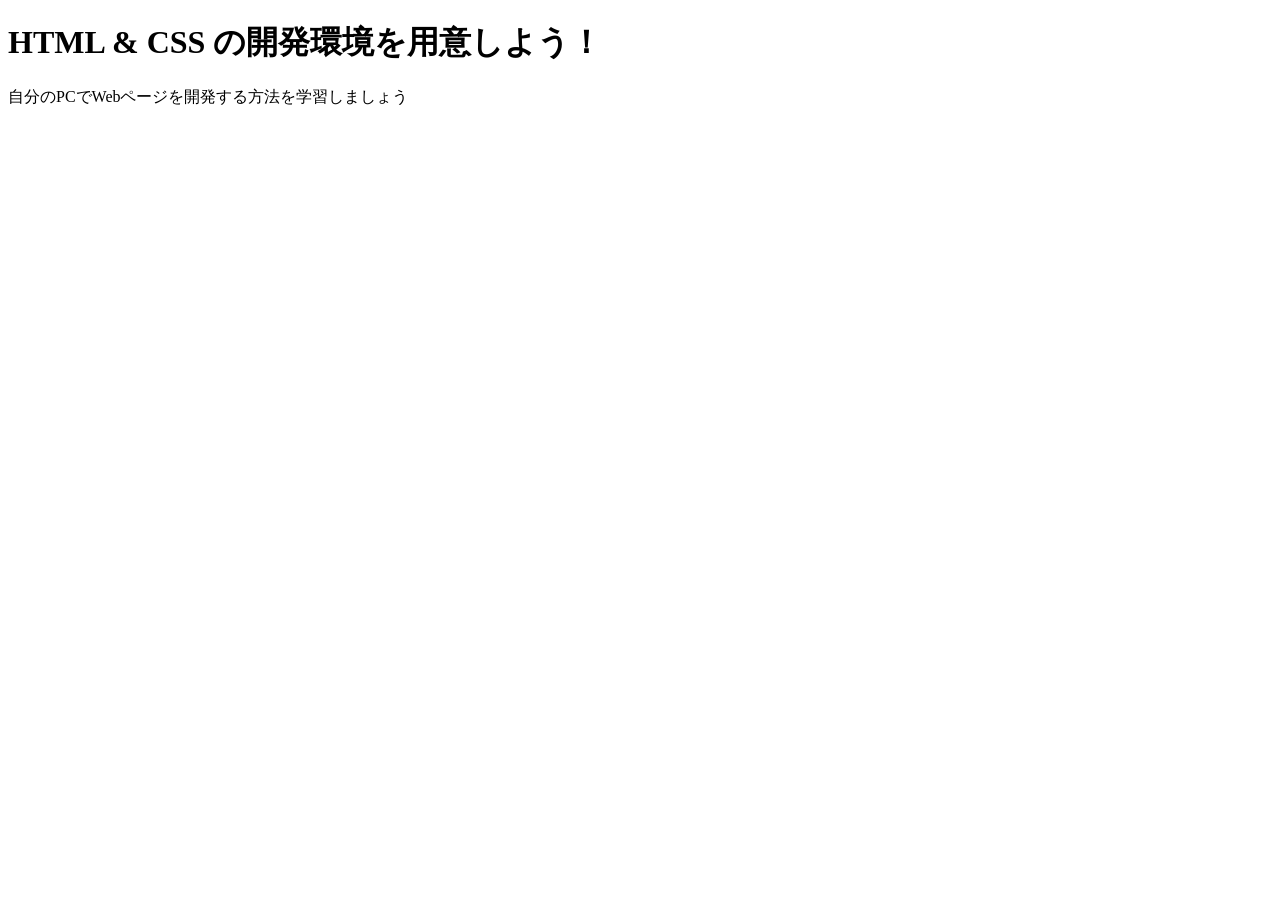
==== index.html @ 9a098bc3 "Create index.html" ====
<!DOCTYPE html>
<html>
  <head>
    <meta charset="utf-8">
    <link rel="stylesheet" href="stylesheet.css">
    <title>Progate</title>
  </head>
  <body>
    <h1 class="title">HTML & CSS の開発環境を用意しよう！</h1>
    <p>自分のPCでWebページを開発する方法を学習しましょう</p>
  </body>
</html>
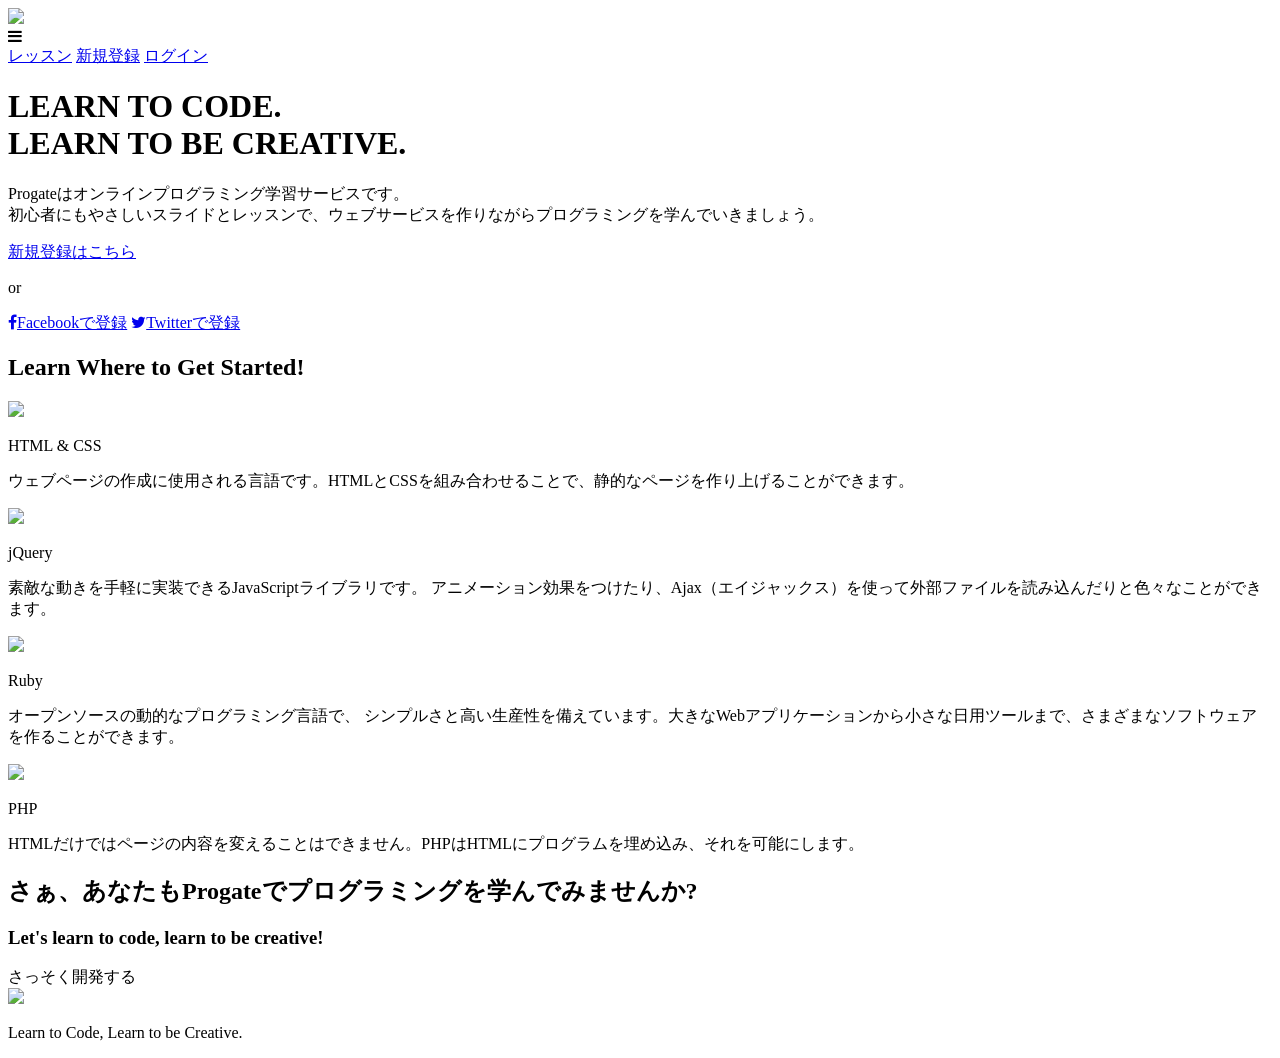
==== commit 383ad698: "Update index.html" ====
--- a/index.html
+++ b/index.html
@@ -1,12 +1,90 @@
 <!DOCTYPE html>
 <html>
-  <head>
-    <meta charset="utf-8">
-    <link rel="stylesheet" href="stylesheet.css">
-    <title>Progate</title>
-  </head>
-  <body>
-    <h1 class="title">HTML & CSS の開発環境を用意しよう！</h1>
-    <p>自分のPCでWebページを開発する方法を学習しましょう</p>
-  </body>
+<head>
+  <meta charset="utf-8">
+  <meta name="viewport" content="width=device-width, initial-scale=1.0">
+  <title>Progate</title>
+  <link href="https://maxcdn.bootstrapcdn.com/font-awesome/4.7.0/css/font-awesome.min.css" rel="stylesheet" integrity="sha384-wvfXpqpZZVQGK6TAh5PVlGOfQNHSoD2xbE+QkPxCAFlNEevoEH3Sl0sibVcOQVnN" crossorigin="anonymous">
+  <link rel="stylesheet" type="text/css" href="stylesheet.css">
+</head>
+<body>
+  <header>
+    <div class="container">
+      <div class="header-left">
+        <img class="logo" src="https://prog-8.com/images/html/advanced/main_logo.png">
+      </div>
+      <span class="fa fa-bars menu-icon"></span>
+      <div class="header-right">
+        <a href="#">レッスン</a>
+        <a href="#">新規登録</a>
+        <a href="#" class="login">ログイン</a>
+      </div>
+    </div>
+  </header>
+  <div class="top-wrapper">
+    <div class="container">
+      <h1>LEARN TO CODE.<br>LEARN TO BE CREATIVE.</h1>
+      <p>Progateはオンラインプログラミング学習サービスです。<br>初心者にもやさしいスライドとレッスンで、ウェブサービスを作りながらプログラミングを学んでいきましょう。</p>
+      <div class="btn-wrapper">
+        <a href="#" class="btn signup">新規登録はこちら</a>
+        <p>or</p>
+        <a href="#" class="btn facebook"><span class="fa fa-facebook"></span>Facebookで登録</a>
+        <a href="#" class="btn twitter"><span class="fa fa-twitter"></span>Twitterで登録</a>
+      </div>
+    </div>
+  </div>
+  <div class="lesson-wrapper">
+    <div class="container">
+      <div class="heading">
+        <h2>Learn Where to Get Started!</h2>
+      </div>
+      <div class="lessons">
+        <div class="lesson">
+          <div class="lesson-icon">
+            <img src="https://prog-8.com/images/html/advanced/html.png">
+            <p>HTML & CSS</p>
+          </div>
+          <p class="text-contents">ウェブページの作成に使用される言語です。HTMLとCSSを組み合わせることで、静的なページを作り上げることができます。</p>
+        </div>
+        <div class="lesson">
+          <div class="lesson-icon">
+            <img src="https://prog-8.com/images/html/advanced/jQuery.png">
+            <p>jQuery</p>
+          </div>
+          <p class="text-contents">素敵な動きを手軽に実装できるJavaScriptライブラリです。 アニメーション効果をつけたり、Ajax（エイジャックス）を使って外部ファイルを読み込んだりと色々なことができます。</p>
+        </div>
+        <div class="lesson">
+          <div class="lesson-icon">
+            <img src="https://prog-8.com/images/html/advanced/ruby.png">
+            <p>Ruby</p>
+          </div>
+          <p class="text-contents">オープンソースの動的なプログラミング言語で、 シンプルさと高い生産性を備えています。大きなWebアプリケーションから小さな日用ツールまで、さまざまなソフトウェアを作ることができます。</p>
+        </div>
+        <div class="lesson">
+          <div class="lesson-icon">
+            <img src="https://prog-8.com/images/html/advanced/php.png">
+            <p>PHP</p>
+          </div>
+          <p class="text-contents">HTMLだけではページの内容を変えることはできません。PHPはHTMLにプログラムを埋め込み、それを可能にします。</p>
+        </div>
+      </div>
+      <div class="clear"></div>
+    </div>
+  </div>
+  <div class="message-wrapper">
+    <div class="container">
+      <div class="heading">
+        <h2>さぁ、あなたもProgateでプログラミングを学んでみませんか?</h2>
+        <h3>Let's learn to code, learn to be creative!</h3>
+      </div>
+      <span class="btn message">さっそく開発する</span>
+    </div>
+  </div>
+  <footer>
+    <div class="container">
+      <img src="https://prog-8.com/images/html/advanced/footer_logo.png">
+      <p>Learn to Code, Learn to be Creative.</p>
+    </div>
+  </footer>
+</body>
 </html>
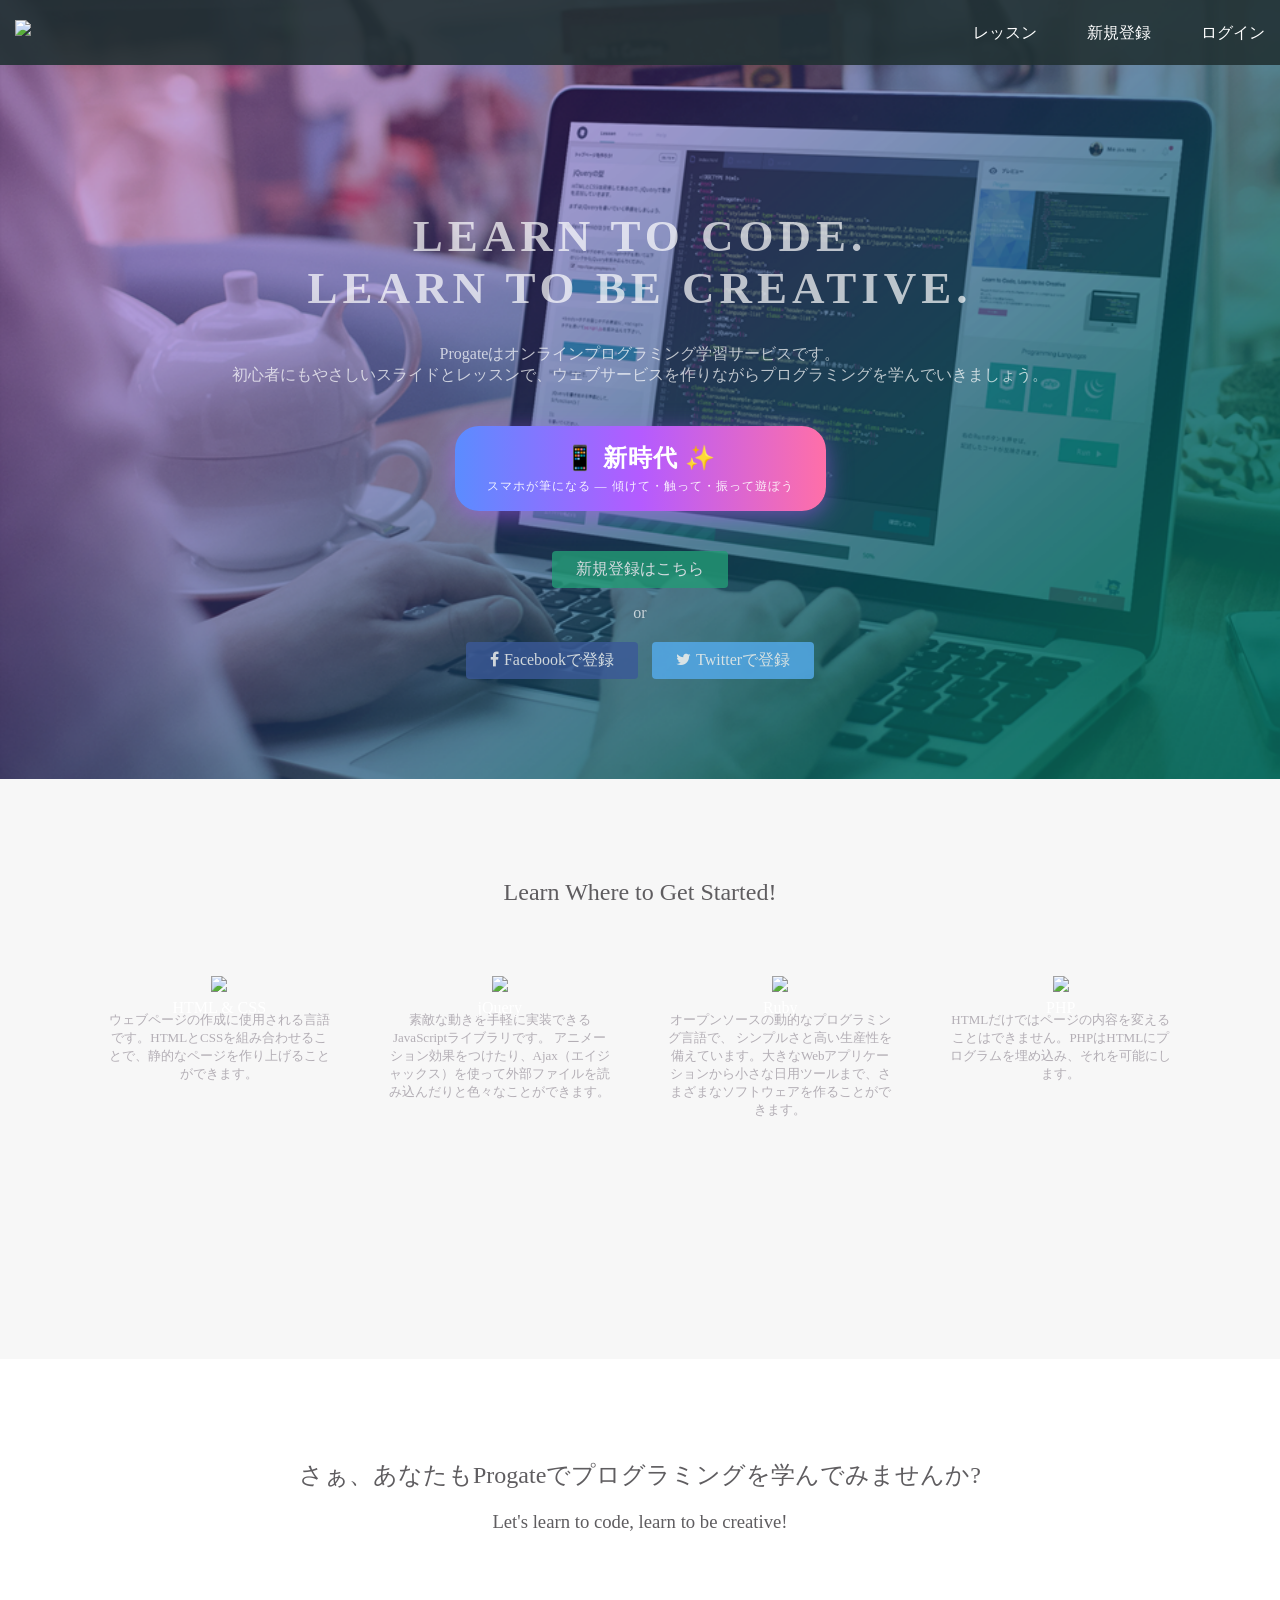
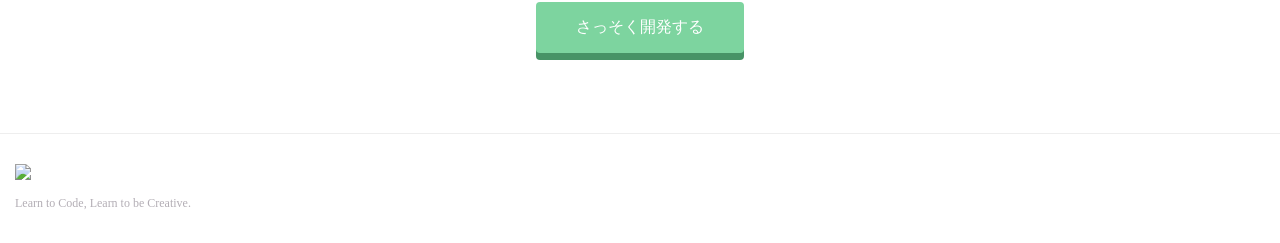
==== commit 4f4e2453: "Link to 新時代 from the top page Co-Authored-By: Claude Opus 5.5 <noreply@anthropic.com> Claude-Session" ====
--- a/index.html
+++ b/index.html
@@ -25,6 +25,7 @@
     <div class="container">
       <h1>LEARN TO CODE.<br>LEARN TO BE CREATIVE.</h1>
       <p>Progateはオンラインプログラミング学習サービスです。<br>初心者にもやさしいスライドとレッスンで、ウェブサービスを作りながらプログラミングを学んでいきましょう。</p>
+      <a href="shinjidai/" class="shinjidai-link">📱 新時代 ✨<span>スマホが筆になる ― 傾けて・触って・振って遊ぼう</span></a>
       <div class="btn-wrapper">
         <a href="#" class="btn signup">新規登録はこちら</a>
         <p>or</p>
--- a/stylesheet.css
+++ b/stylesheet.css
@@ -0,0 +1,298 @@
+* {
+  box-sizing: border-box;
+}
+
+body {
+  margin: 0;
+  font-family: "Hiragino Kaku Gothic ProN";
+}
+
+a {
+  text-decoration: none;
+}
+
+.container {
+  width: 100%;
+  padding: 0 15px;
+  margin: 0 auto;
+}
+
+.top-wrapper {
+  padding: 180px 0 100px 0;
+  background-image: url(top.png);
+  background-size: cover;
+  color: white;
+  text-align: center;
+}
+
+.top-wrapper h1 {
+  opacity: 0.7;
+  font-size: 45px;
+  letter-spacing: 5px;
+}
+
+.top-wrapper p {
+  opacity: 0.7;
+  font-size: 16px;
+  margin-bottom: 40px;
+}
+
+.btn-wrapper {
+  text-align: center;
+}
+
+.btn-wrapper p {
+  margin-bottom: 20px;
+}
+
+.signup {
+  background-color: #239b76;
+}
+
+.facebook {
+  background-color: #3b5998;
+  margin-right: 10px;
+}
+
+.twitter {
+  background-color: #55acee;
+}
+
+.btn {
+  padding: 8px 24px;
+  color: white;
+  display: inline-block;
+  opacity: 0.8;
+  border-radius: 4px;
+  text-align: center;
+}
+
+.btn:hover {
+  opacity: 1;
+}
+
+.fa {
+  margin-right: 5px;
+}
+
+header {
+  height: 65px;
+  width: 100%;
+  background-color: rgba(34,49,52,0.9);
+  position :fixed;
+  top: 0;
+  z-index: 10;
+}
+
+.logo {
+  width: 124px;
+  margin-top: 20px;
+}
+
+.header-left {
+  float: left;
+}
+
+.header-right {
+  float: right;
+  margin-right: -25px;
+}
+
+.header-right a {
+  line-height: 65px;
+  padding: 0 25px;
+  color: white;
+  display: block;
+  float: left;
+  transition: all 0.5s;
+}
+
+.header-right a:hover {
+  background-color: rgba(255,255,255,0.3);
+}
+
+.lesson-wrapper {
+  height: 580px;
+  padding-bottom: 80px;
+  padding-left: 5%;
+  padding-right: 5%;
+  background-color: #f7f7f7;
+  text-align: center;
+}
+
+.heading {
+  padding-top: 80px;
+  padding-bottom: 50px;
+  color: #5f5d60;
+}
+
+.heading h2 {
+  font-weight: normal;
+}
+
+.lesson {
+  float: left;
+  width: 25%;
+}
+
+.lesson-icon {
+  position: relative;
+}
+
+.lesson-icon p {
+  position: absolute;
+  top: 37%;
+  width: 100%;
+  color: white;
+}
+
+.text-contents {
+  width: 80%;
+  display: inline-block;
+  margin-top: 15px;
+  font-size: 13px;
+  color: #b3aeb5;
+}
+
+.heading h3 {
+  font-weight: normal;
+}
+
+.message-wrapper {
+  border-bottom: 1px solid #eee;
+  padding-bottom: 80px;
+  text-align: center;
+}
+
+.message {
+  padding: 15px 40px;
+  background-color: #5dca88;
+  cursor: pointer;
+  box-shadow: 0px 7px #1a7940;
+}
+
+.message:active {
+  position: relative;
+  top: 7px;
+  box-shadow: none;
+}
+
+footer img {
+  width: 125px;
+}
+
+footer p {
+  color: #b3aeb5;
+  font-size: 12px;
+}
+
+footer {
+  padding-top: 30px;
+  padding-bottom: 20px;
+}
+
+.menu-icon {
+  color: white;
+  float: right;
+  font-size: 25px;
+  padding: 21px 0;
+  display: none;
+}
+
+.clear {
+  clear: left;
+}
+
+@media all and (max-width: 1000px) {
+  .lesson {
+    width: 50%;
+    margin-bottom: 50px;
+  }
+
+  .lesson-wrapper {
+    height: 990px;
+  }
+
+  footer {
+    text-align: center;
+  }
+}
+
+@media all and (max-width: 750px) {
+  .top-wrapper h1 {
+    font-size: 32px;
+  }
+
+  .heading h2 {
+    font-size: 20px;
+  }
+}
+
+@media all and (max-width: 670px) {
+  .header-right {
+    display: none;
+  }
+
+  .menu-icon {
+    display: block;
+  }
+
+  .top-wrapper .btn {
+    width: 100%;
+  }
+
+  .twitter {
+    margin-top: 10px;
+  }
+
+  .top-wrapper {
+    text-align: left;
+  }
+
+  .top-wrapper h1 {
+    font-size: 24px;
+  }
+
+  .top-wrapper p {
+    font-size: 14px;
+  }
+
+  .lesson {
+    width: 100%;
+  }
+
+  .lesson-wrapper {
+    height: 1700px;
+  }
+
+  .message-wrapper .btn {
+    width: 100%;
+  }
+}
+
+.shinjidai-link {
+  text-align: center;
+  display: inline-block;
+  margin: 0 15px 40px;
+  padding: 16px 32px;
+  border-radius: 24px;
+  background: linear-gradient(90deg, #5b8cff, #b45bff, #ff6fa8);
+  color: white;
+  font-size: 24px;
+  font-weight: bold;
+  letter-spacing: 1px;
+  box-shadow: 0 6px 24px rgba(180, 91, 255, 0.5);
+  transition: transform 0.2s;
+}
+
+.shinjidai-link:hover {
+  transform: scale(1.05);
+}
+
+.shinjidai-link span {
+  display: block;
+  margin-top: 4px;
+  font-size: 12px;
+  font-weight: normal;
+  opacity: 0.9;
+}
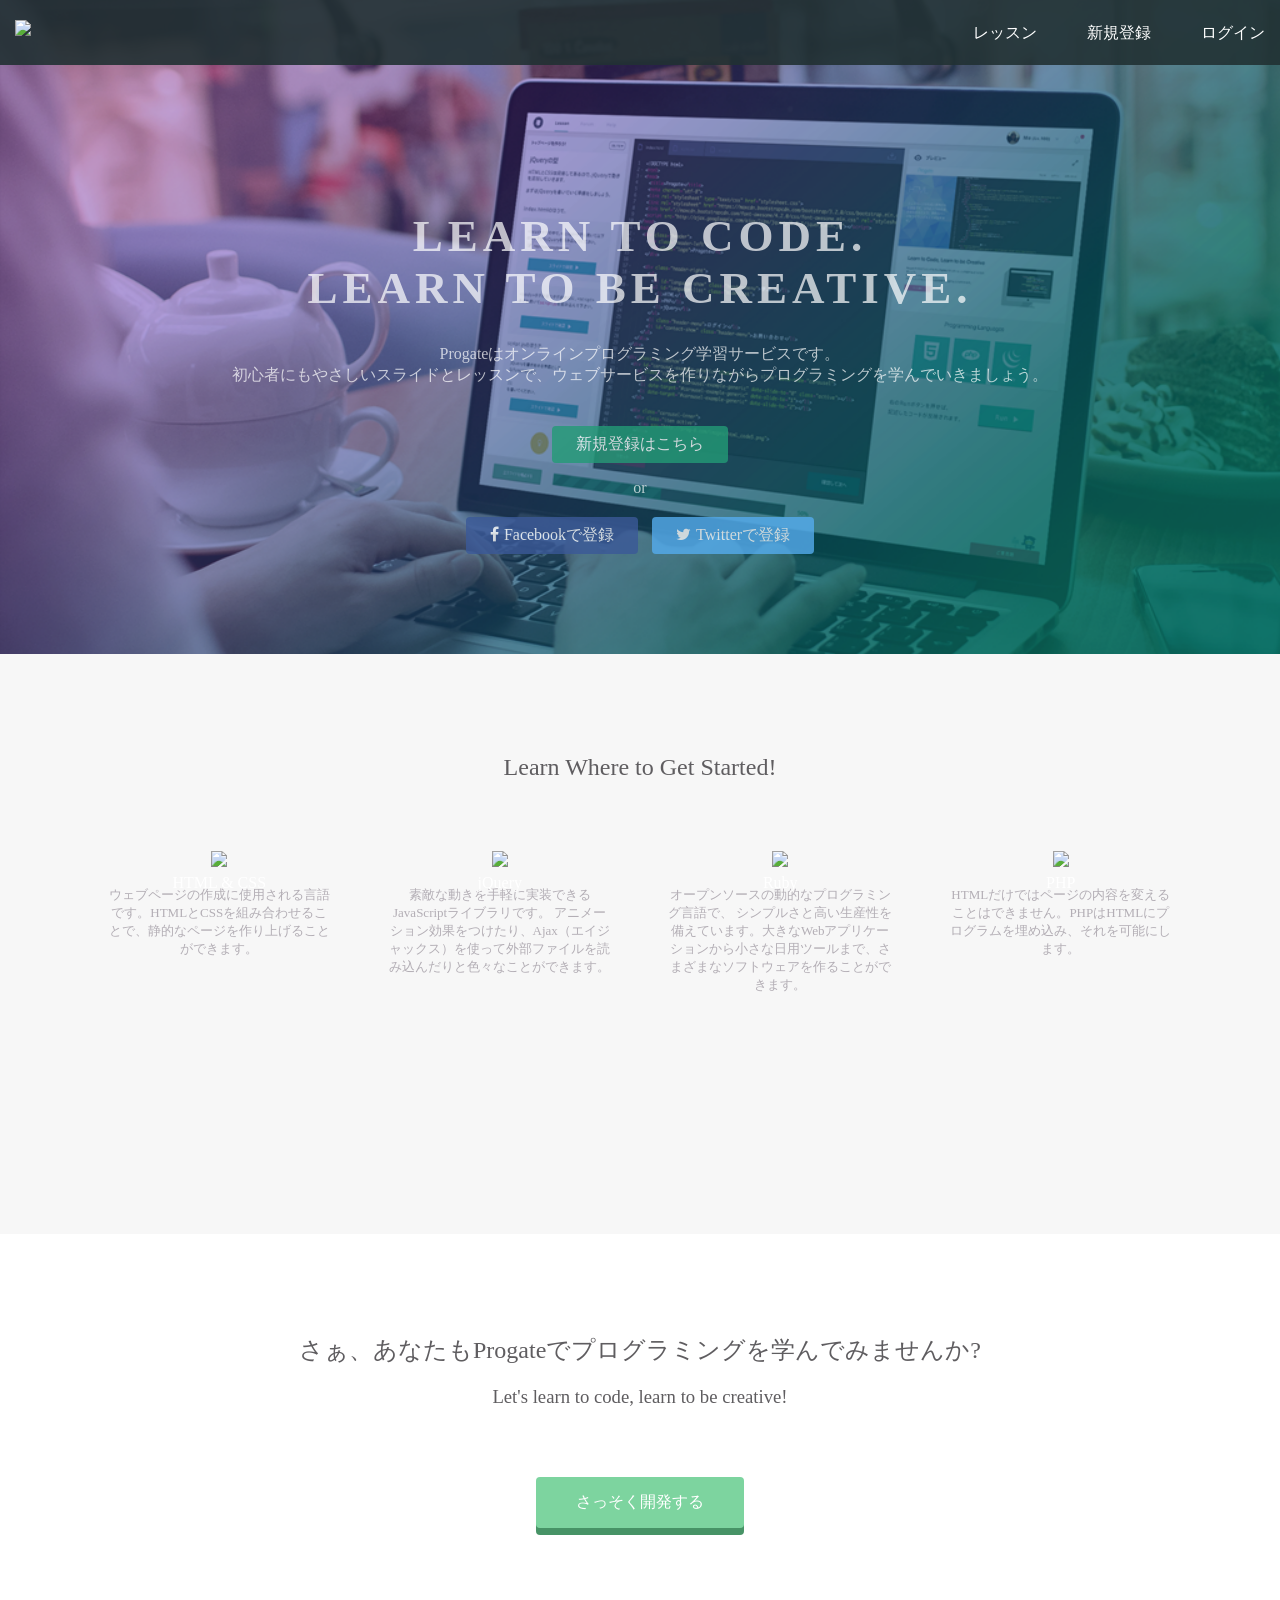
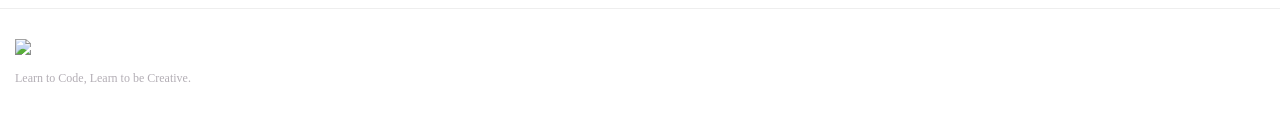
==== commit 9fe69c12: "Remove 新時代 link from the Progate top page Co-Authored-By: Claude Opus 5.5 <noreply@anthropic.com> Cl" ====
--- a/index.html
+++ b/index.html
@@ -25,7 +25,6 @@
     <div class="container">
       <h1>LEARN TO CODE.<br>LEARN TO BE CREATIVE.</h1>
       <p>Progateはオンラインプログラミング学習サービスです。<br>初心者にもやさしいスライドとレッスンで、ウェブサービスを作りながらプログラミングを学んでいきましょう。</p>
-      <a href="shinjidai/" class="shinjidai-link">📱 新時代 ✨<span>スマホが筆になる ― 傾けて・触って・振って遊ぼう</span></a>
       <div class="btn-wrapper">
         <a href="#" class="btn signup">新規登録はこちら</a>
         <p>or</p>
--- a/stylesheet.css
+++ b/stylesheet.css
@@ -269,30 +269,3 @@
     width: 100%;
   }
 }
-
-.shinjidai-link {
-  text-align: center;
-  display: inline-block;
-  margin: 0 15px 40px;
-  padding: 16px 32px;
-  border-radius: 24px;
-  background: linear-gradient(90deg, #5b8cff, #b45bff, #ff6fa8);
-  color: white;
-  font-size: 24px;
-  font-weight: bold;
-  letter-spacing: 1px;
-  box-shadow: 0 6px 24px rgba(180, 91, 255, 0.5);
-  transition: transform 0.2s;
-}
-
-.shinjidai-link:hover {
-  transform: scale(1.05);
-}
-
-.shinjidai-link span {
-  display: block;
-  margin-top: 4px;
-  font-size: 12px;
-  font-weight: normal;
-  opacity: 0.9;
-}
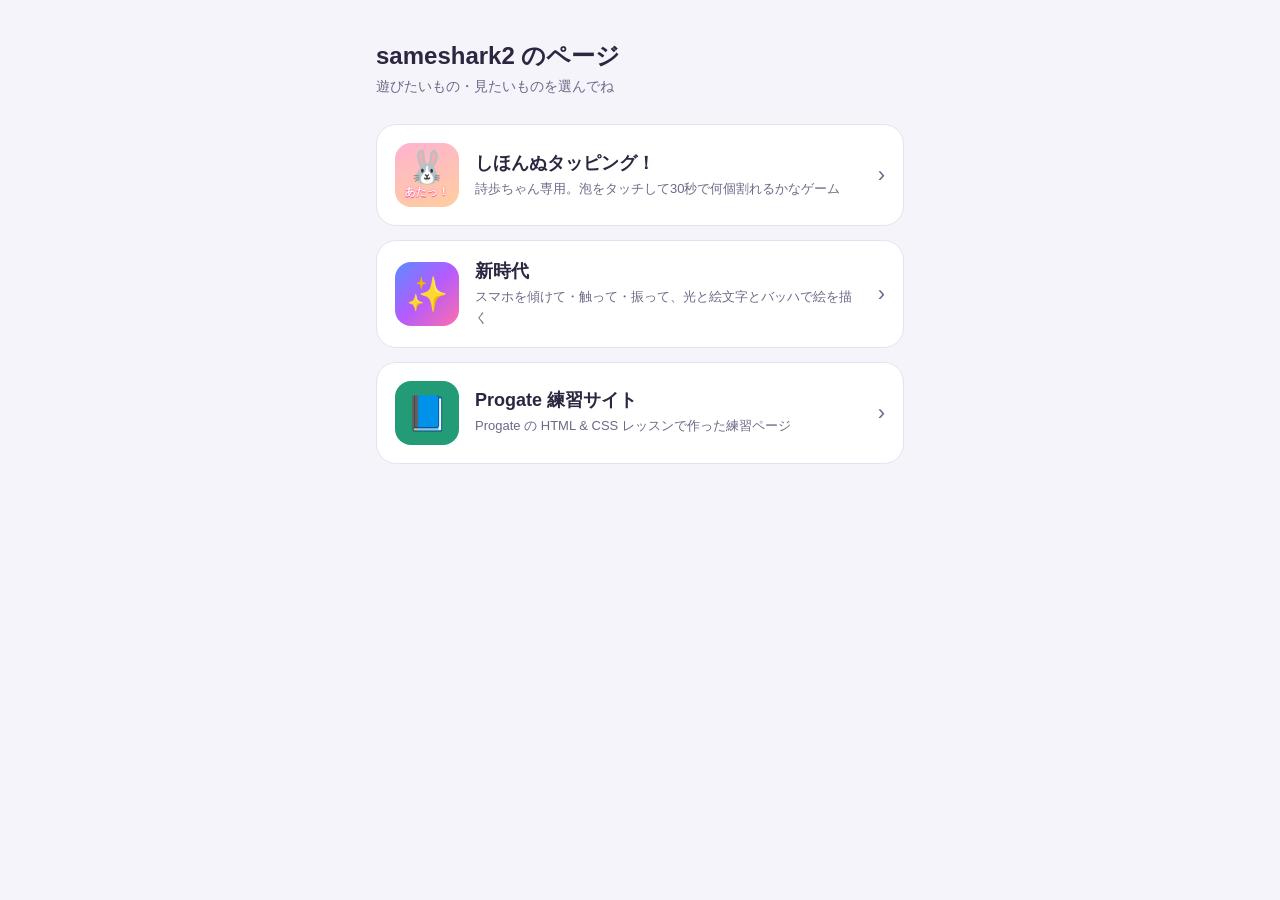
==== commit bcd5acce: "Split into three folders (shiho / shinjidai / progate) with a link hub - Restore the original 新時代 ap" ====
--- a/index.html
+++ b/index.html
@@ -1,90 +1,49 @@
 <!DOCTYPE html>
-<html>
+<html lang="ja">
 <head>
-  <meta charset="utf-8">
-  <meta name="viewport" content="width=device-width, initial-scale=1.0">
-  <title>Progate</title>
-  <link href="https://maxcdn.bootstrapcdn.com/font-awesome/4.7.0/css/font-awesome.min.css" rel="stylesheet" integrity="sha384-wvfXpqpZZVQGK6TAh5PVlGOfQNHSoD2xbE+QkPxCAFlNEevoEH3Sl0sibVcOQVnN" crossorigin="anonymous">
-  <link rel="stylesheet" type="text/css" href="stylesheet.css">
+<meta charset="utf-8">
+<meta name="viewport" content="width=device-width, initial-scale=1">
+<title>sameshark2 のページ</title>
+<style>
+  :root { --bg:#f6f4fb; --card:#fff; --fg:#2d2640; --dim:#6f6787; --line:#e6e1f2; }
+  @media (prefers-color-scheme: dark) { :root { --bg:#16131f; --card:#221d30; --fg:#f1eefa; --dim:#a59dbd; --line:#342c47; } }
+  * { box-sizing:border-box; }
+  body { margin:0; background:var(--bg); color:var(--fg); font-family:-apple-system,BlinkMacSystemFont,"Hiragino Sans","Noto Sans JP",sans-serif; }
+  main { max-width:560px; margin:0 auto; padding:40px 16px 48px; }
+  h1 { font-size:24px; margin:0 0 6px; }
+  .lead { color:var(--dim); margin:0 0 28px; font-size:14px; }
+  a.card { display:flex; align-items:center; gap:16px; background:var(--card); border:1px solid var(--line); border-radius:20px;
+    padding:18px; margin:0 0 14px; color:inherit; text-decoration:none; transition:transform .15s, box-shadow .15s; }
+  a.card:hover, a.card:active { transform:translateY(-2px); box-shadow:0 8px 24px rgba(60,40,120,.12); }
+  .icon { width:64px; height:64px; flex:none; border-radius:16px; display:flex; align-items:center; justify-content:center; font-size:34px; }
+  .icon img { width:100%; height:100%; border-radius:16px; }
+  .t { font-size:18px; font-weight:700; margin:0 0 4px; }
+  .d { font-size:13px; color:var(--dim); margin:0; line-height:1.6; }
+  .go { margin-left:auto; color:var(--dim); font-size:22px; }
+</style>
 </head>
 <body>
-  <header>
-    <div class="container">
-      <div class="header-left">
-        <img class="logo" src="https://prog-8.com/images/html/advanced/main_logo.png">
-      </div>
-      <span class="fa fa-bars menu-icon"></span>
-      <div class="header-right">
-        <a href="#">レッスン</a>
-        <a href="#">新規登録</a>
-        <a href="#" class="login">ログイン</a>
-      </div>
-    </div>
-  </header>
-  <div class="top-wrapper">
-    <div class="container">
-      <h1>LEARN TO CODE.<br>LEARN TO BE CREATIVE.</h1>
-      <p>Progateはオンラインプログラミング学習サービスです。<br>初心者にもやさしいスライドとレッスンで、ウェブサービスを作りながらプログラミングを学んでいきましょう。</p>
-      <div class="btn-wrapper">
-        <a href="#" class="btn signup">新規登録はこちら</a>
-        <p>or</p>
-        <a href="#" class="btn facebook"><span class="fa fa-facebook"></span>Facebookで登録</a>
-        <a href="#" class="btn twitter"><span class="fa fa-twitter"></span>Twitterで登録</a>
-      </div>
-    </div>
-  </div>
-  <div class="lesson-wrapper">
-    <div class="container">
-      <div class="heading">
-        <h2>Learn Where to Get Started!</h2>
-      </div>
-      <div class="lessons">
-        <div class="lesson">
-          <div class="lesson-icon">
-            <img src="https://prog-8.com/images/html/advanced/html.png">
-            <p>HTML & CSS</p>
-          </div>
-          <p class="text-contents">ウェブページの作成に使用される言語です。HTMLとCSSを組み合わせることで、静的なページを作り上げることができます。</p>
-        </div>
-        <div class="lesson">
-          <div class="lesson-icon">
-            <img src="https://prog-8.com/images/html/advanced/jQuery.png">
-            <p>jQuery</p>
-          </div>
-          <p class="text-contents">素敵な動きを手軽に実装できるJavaScriptライブラリです。 アニメーション効果をつけたり、Ajax（エイジャックス）を使って外部ファイルを読み込んだりと色々なことができます。</p>
-        </div>
-        <div class="lesson">
-          <div class="lesson-icon">
-            <img src="https://prog-8.com/images/html/advanced/ruby.png">
-            <p>Ruby</p>
-          </div>
-          <p class="text-contents">オープンソースの動的なプログラミング言語で、 シンプルさと高い生産性を備えています。大きなWebアプリケーションから小さな日用ツールまで、さまざまなソフトウェアを作ることができます。</p>
-        </div>
-        <div class="lesson">
-          <div class="lesson-icon">
-            <img src="https://prog-8.com/images/html/advanced/php.png">
-            <p>PHP</p>
-          </div>
-          <p class="text-contents">HTMLだけではページの内容を変えることはできません。PHPはHTMLにプログラムを埋め込み、それを可能にします。</p>
-        </div>
-      </div>
-      <div class="clear"></div>
-    </div>
-  </div>
-  <div class="message-wrapper">
-    <div class="container">
-      <div class="heading">
-        <h2>さぁ、あなたもProgateでプログラミングを学んでみませんか?</h2>
-        <h3>Let's learn to code, learn to be creative!</h3>
-      </div>
-      <span class="btn message">さっそく開発する</span>
-    </div>
-  </div>
-  <footer>
-    <div class="container">
-      <img src="https://prog-8.com/images/html/advanced/footer_logo.png">
-      <p>Learn to Code, Learn to be Creative.</p>
-    </div>
-  </footer>
+<main>
+  <h1>sameshark2 のページ</h1>
+  <p class="lead">遊びたいもの・見たいものを選んでね</p>
+
+  <a class="card" href="shiho/">
+    <div class="icon"><img src="shiho/icon-192.png" alt=""></div>
+    <div><p class="t">しほんぬタッピング！</p><p class="d">詩歩ちゃん専用。泡をタッチして30秒で何個割れるかなゲーム</p></div>
+    <span class="go">›</span>
+  </a>
+
+  <a class="card" href="shinjidai/">
+    <div class="icon" style="background:linear-gradient(135deg,#5b8cff,#b45bff,#ff6fa8)">✨</div>
+    <div><p class="t">新時代</p><p class="d">スマホを傾けて・触って・振って、光と絵文字とバッハで絵を描く</p></div>
+    <span class="go">›</span>
+  </a>
+
+  <a class="card" href="progate/">
+    <div class="icon" style="background:#239b76;color:#fff">📘</div>
+    <div><p class="t">Progate 練習サイト</p><p class="d">Progate の HTML &amp; CSS レッスンで作った練習ページ</p></div>
+    <span class="go">›</span>
+  </a>
+</main>
 </body>
 </html>
